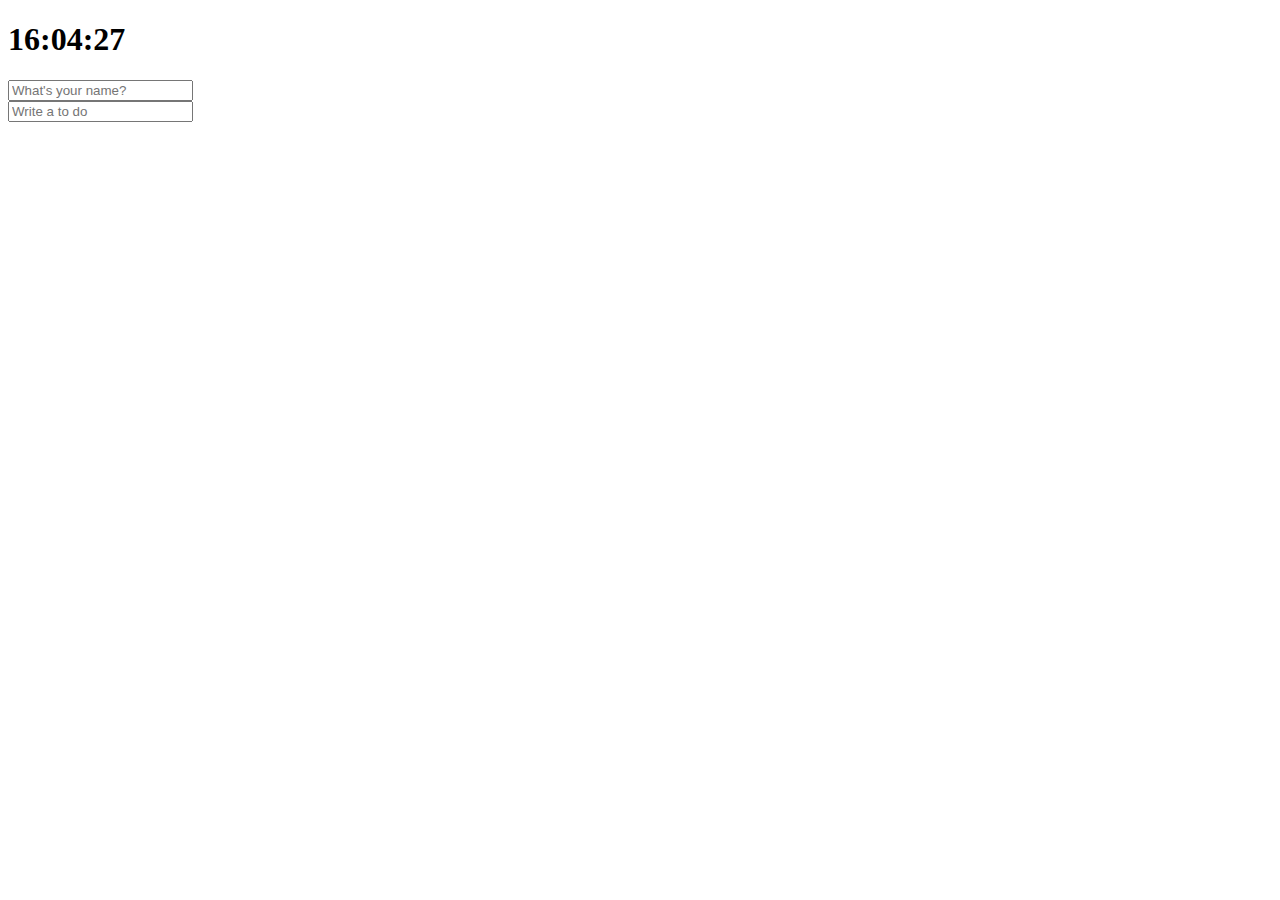
==== index.html @ c6e0eaef "Add todo list" ====
<!DOCTYPE html>
<html>
<head>
    <title>Something</title>
    <link rel='stylesheet'href='index.css'>
</head>
<body>
    <div class="js-clock">        
        <h1>00:00</h1>
    </div>
    <form class="js-form form">
        <input type="text" placeholder="What's your name?"/>
    </form>
    <h4 class="js-greetings greetings">aa</h4>
    <formc class="js-toDoForm">
        <input type="text" placeholder="Write a to do"/>
    </form>
    <ul class="js-toDoList"></ul>
    <script src="clock.js"></script>    
    <script src="greetings.js"></script>    
    <script src="todo.js"></script>    
</body>
</html>
---- index.css ----
.form,
.greetings {
    display: none;
}

.showing {
    display: block;
}
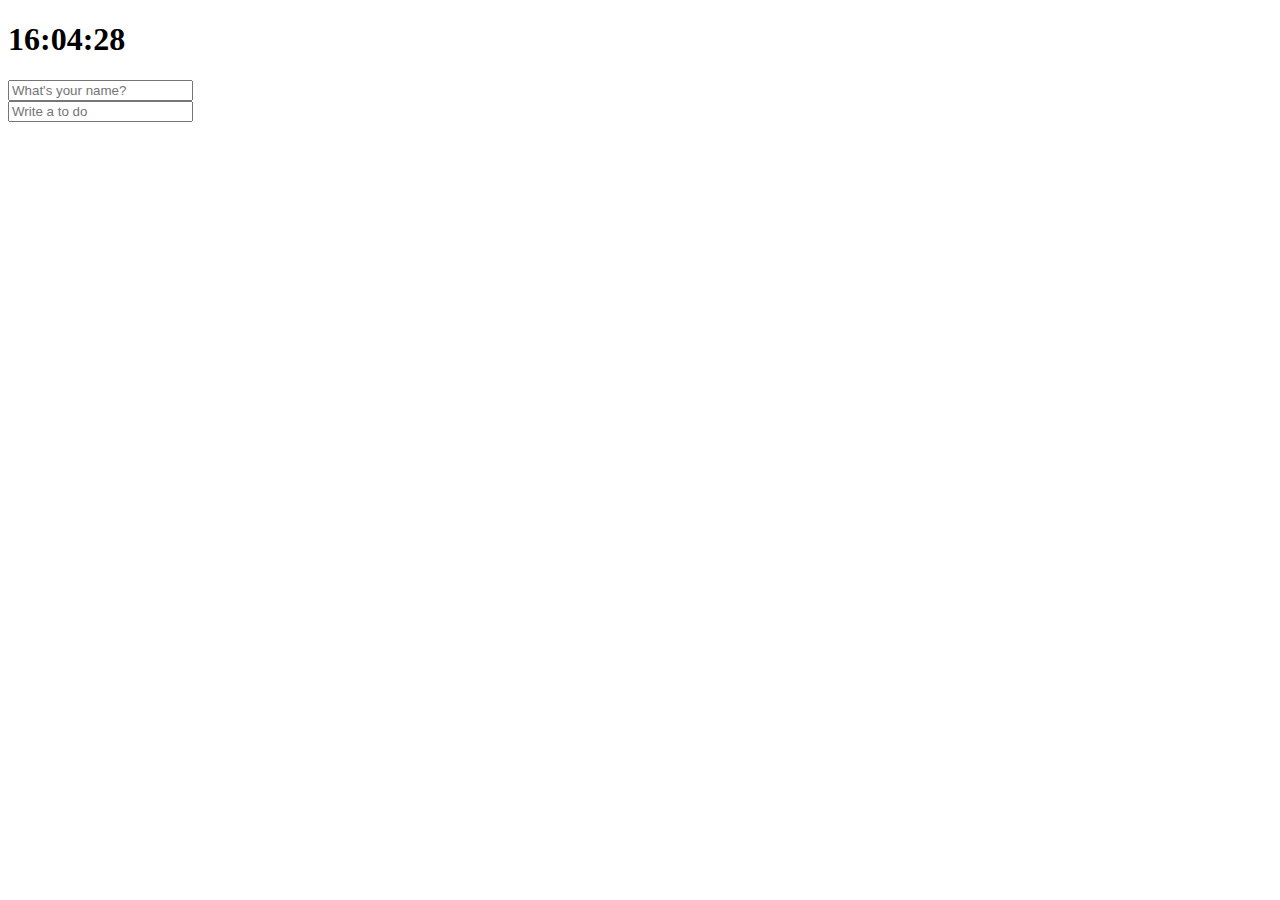
==== commit 0e0514b5: "Add delBtn" ====
--- a/index.html
+++ b/index.html
@@ -2,6 +2,7 @@
 <html>
 <head>
     <title>Something</title>
+    <meta charset="utf-8"/>
     <link rel='stylesheet'href='index.css'>
 </head>
 <body>
@@ -12,8 +13,8 @@
         <input type="text" placeholder="What's your name?"/>
     </form>
     <h4 class="js-greetings greetings">aa</h4>
-    <formc class="js-toDoForm">
-        <input type="text" placeholder="Write a to do"/>
+    <form class="js-toDoForm">
+        <input type="text" placeholder="Write a to do" />
     </form>
     <ul class="js-toDoList"></ul>
     <script src="clock.js"></script>    
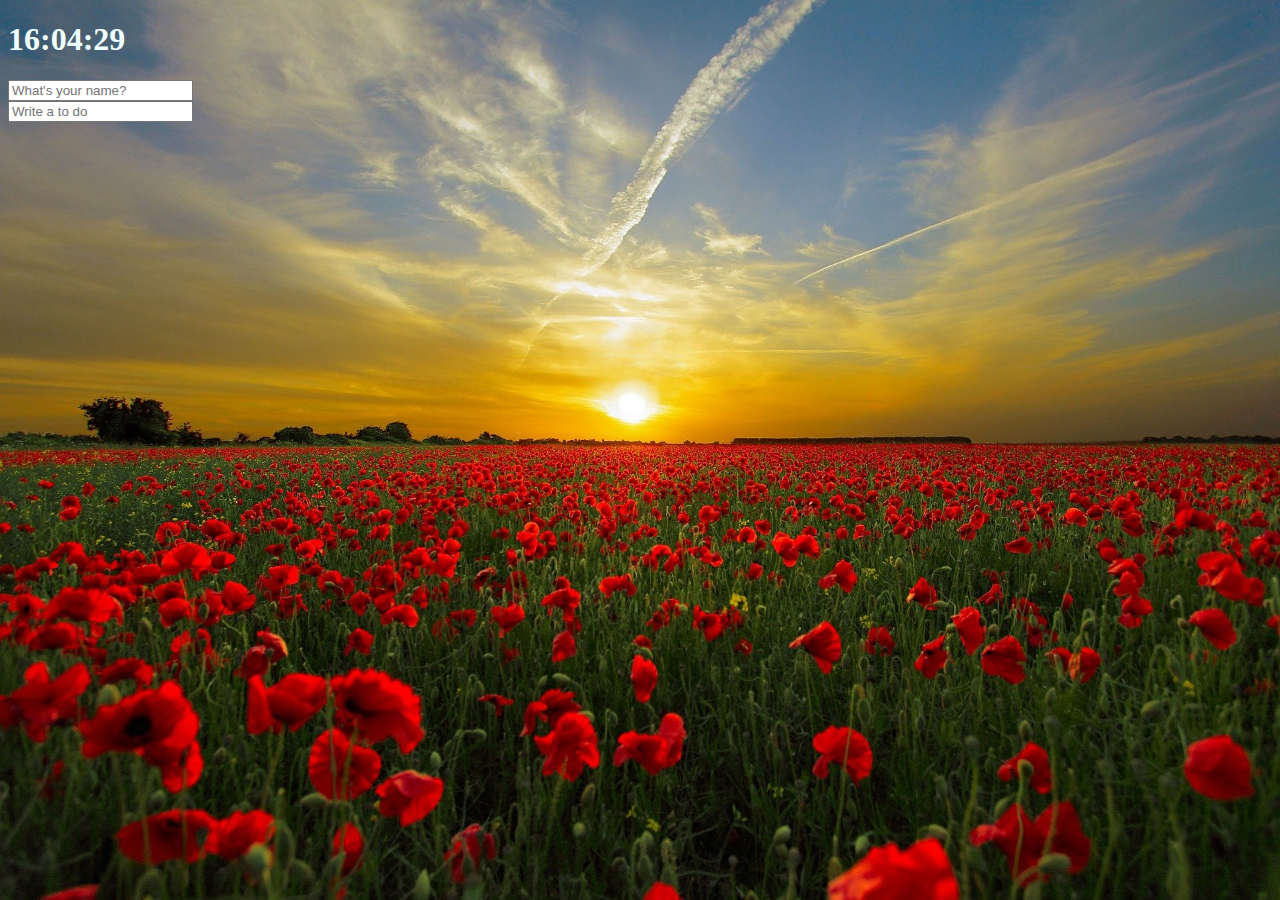
==== commit 6e30ecf2: "Add background image" ====
--- a/index.html
+++ b/index.html
@@ -20,5 +20,6 @@
     <script src="clock.js"></script>    
     <script src="greetings.js"></script>    
     <script src="todo.js"></script>    
+    <script src="bg.js"></script>    
 </body>
 </html>--- a/index.css
+++ b/index.css
@@ -1,8 +1,32 @@
+body {
+    background-color: #2c3e50;
+    color: azure;
+}
+
 .form,
 .greetings {
-    display: none;
+  display: none;
 }
 
 .showing {
-    display: block;
-}+  display: block;
+}
+
+@keyframes fadeIn {
+  from {
+    opacity: 0;
+  }
+  to {
+    opacity: 1;
+  }
+}
+
+.bgImage {
+  position: absolute;
+  top: 0;
+  left: 0;
+  width: 100%;
+  height: 100%;
+  z-index: -1;
+  animation: fadeIn 0.5s linear;
+}
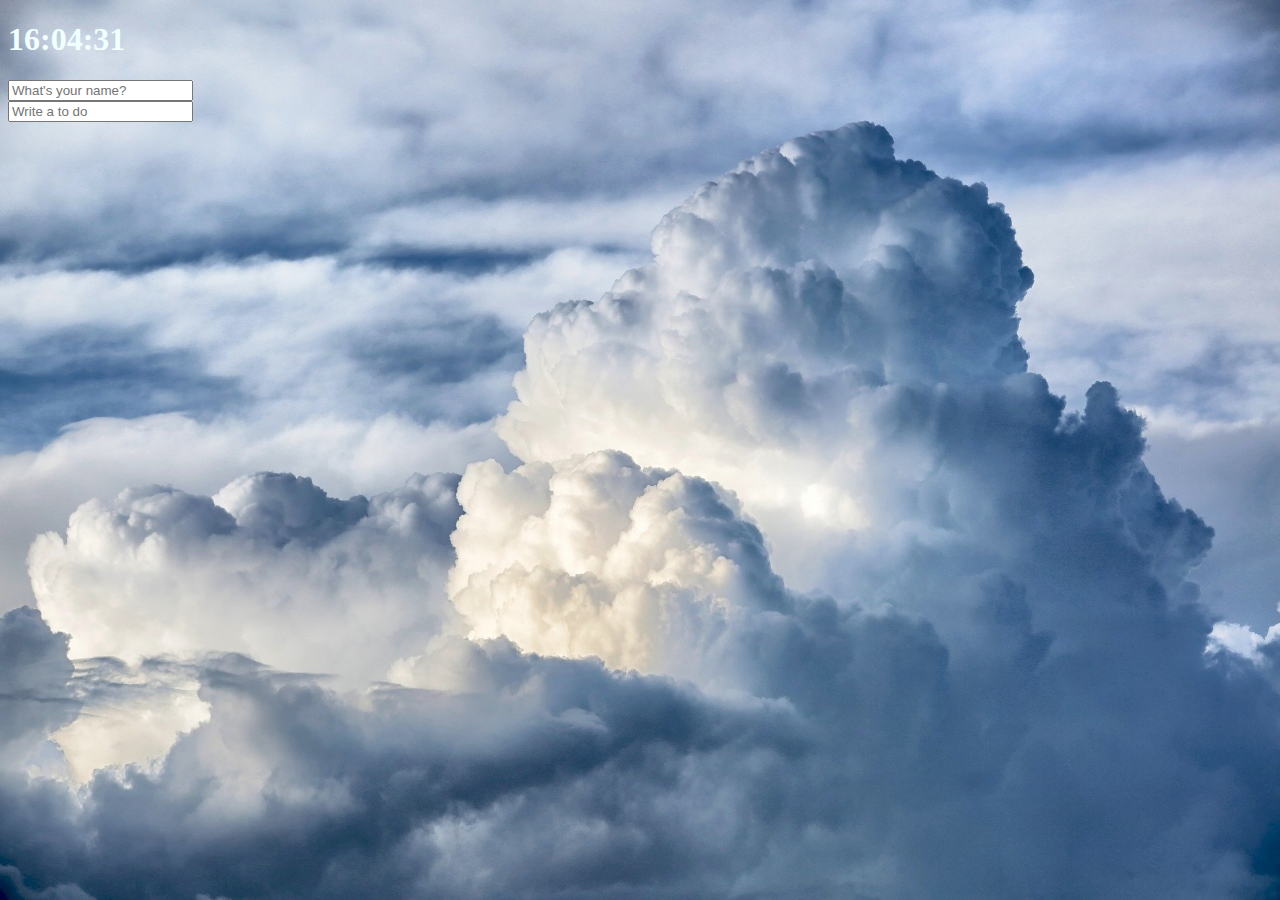
==== commit b9cf35b6: "Add weather info" ====
--- a/index.html
+++ b/index.html
@@ -17,9 +17,12 @@
         <input type="text" placeholder="Write a to do" />
     </form>
     <ul class="js-toDoList"></ul>
+<span class="js-weather"></span>
     <script src="clock.js"></script>    
     <script src="greetings.js"></script>    
     <script src="todo.js"></script>    
     <script src="bg.js"></script>    
+    <script src="weather.js"></script>    
+
 </body>
 </html>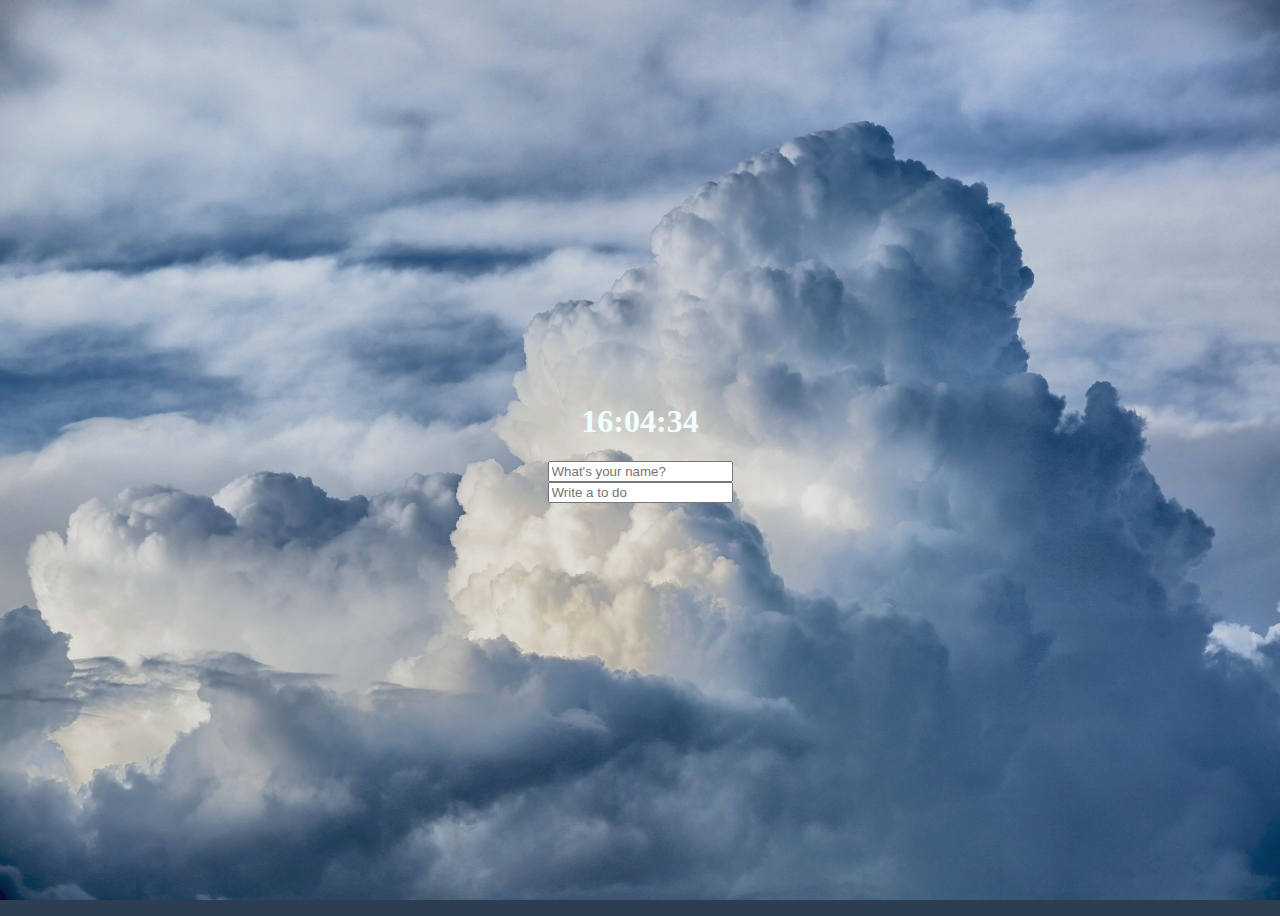
==== commit 1125a312: "Edit main element center sort" ====
--- a/index.html
+++ b/index.html
@@ -6,18 +6,21 @@
     <link rel='stylesheet'href='index.css'>
 </head>
 <body>
-    <div class="js-clock">        
-        <h1>00:00</h1>
+    <div class="main">
+        <div class="js-clock">        
+            <h1>00:00</h1>
+        </div>
+        <form class="js-form form">
+            <input type="text" placeholder="What's your name?"/>
+        </form>
+        <h4 class="js-greetings greetings">aa</h4>
+        <form class="js-toDoForm">
+            <input type="text" placeholder="Write a to do" />
+        </form>
+        <ul class="js-toDoList"></ul>
     </div>
-    <form class="js-form form">
-        <input type="text" placeholder="What's your name?"/>
-    </form>
-    <h4 class="js-greetings greetings">aa</h4>
-    <form class="js-toDoForm">
-        <input type="text" placeholder="Write a to do" />
-    </form>
-    <ul class="js-toDoList"></ul>
-<span class="js-weather"></span>
+   
+    <span class="js-weather"></span>
     <script src="clock.js"></script>    
     <script src="greetings.js"></script>    
     <script src="todo.js"></script>    
--- a/index.css
+++ b/index.css
@@ -17,7 +17,7 @@
     opacity: 0;
   }
   to {
-    opacity: 1;
+    opacity: 0.8;
   }
 }
 
@@ -29,4 +29,20 @@
   height: 100%;
   z-index: -1;
   animation: fadeIn 0.5s linear;
+  opacity: 0.85;
 }
+
+.js-weather {
+  position: absolute;
+  top: 1rem;
+  right: 2rem;
+}
+
+.main {
+  display:flex;
+  /* display: flex; */
+  flex-direction: column;
+  justify-content: center;
+  align-items: center;
+  min-height: 100vh;
+}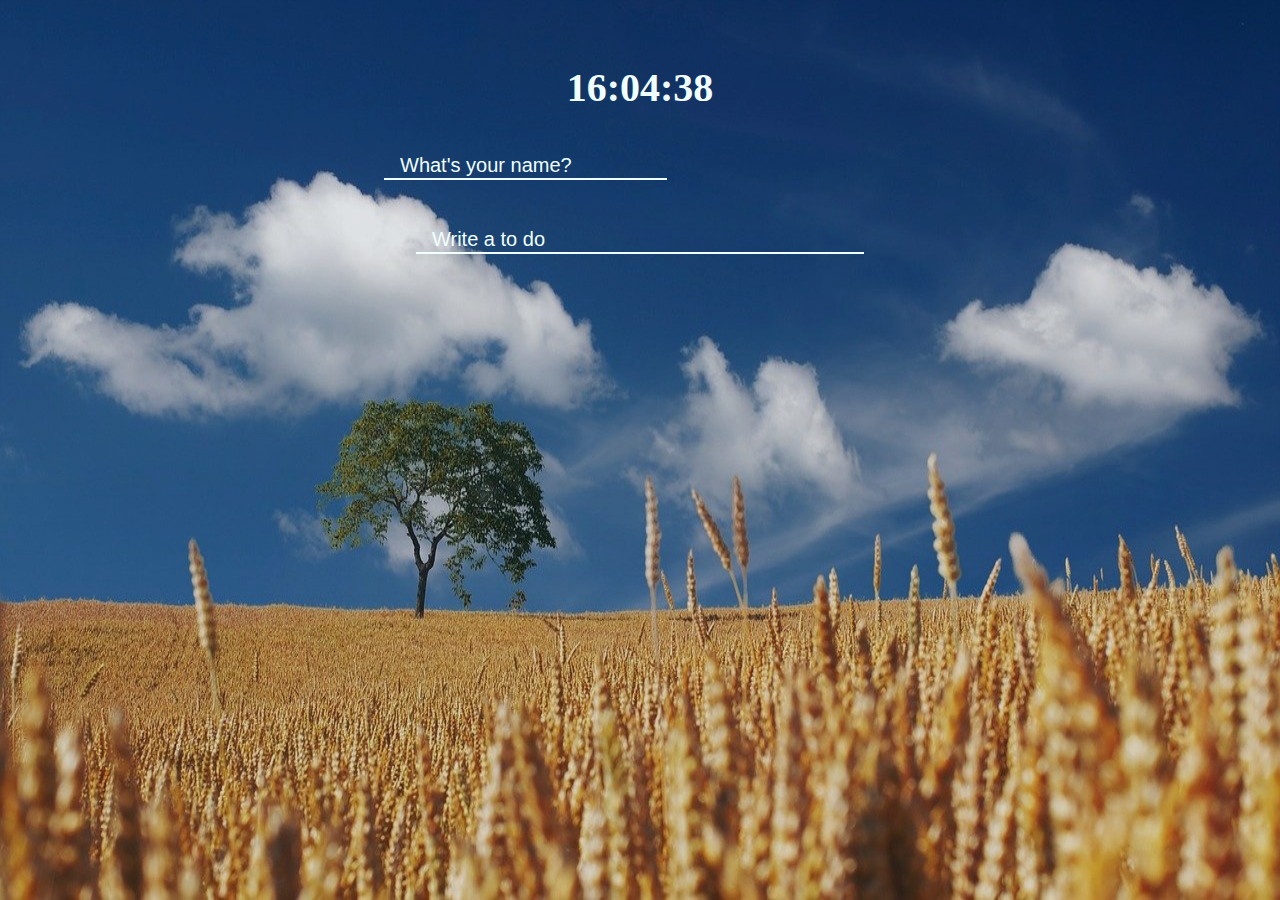
==== commit ff01b788: "Edit size and position" ====
--- a/index.html
+++ b/index.html
@@ -7,13 +7,13 @@
 </head>
 <body>
     <div class="main">
+        <h4 class="js-greetings greetings">aa</h4>
         <div class="js-clock">        
             <h1>00:00</h1>
         </div>
         <form class="js-form form">
             <input type="text" placeholder="What's your name?"/>
         </form>
-        <h4 class="js-greetings greetings">aa</h4>
         <form class="js-toDoForm">
             <input type="text" placeholder="Write a to do" />
         </form>
--- a/index.css
+++ b/index.css
@@ -1,6 +1,6 @@
 body {
-    background-color: #2c3e50;
-    color: azure;
+  background-color: #2c3e50;
+  color: azure;
 }
 
 .form,
@@ -10,6 +10,19 @@
 
 .showing {
   display: block;
+}
+
+.main {
+  /* display: flex;
+  flex-direction: column;
+  justify-content: center;
+  align-items: center;
+  min-height: 100vh; */
+  margin: 0 auto;
+  margin-top: 4rem;
+  width: 512px;
+  /* background: rgb(122, 95, 95); */
+
 }
 
 @keyframes fadeIn {
@@ -32,17 +45,44 @@
   opacity: 0.85;
 }
 
+.js-clock {
+  text-align: center;
+  font-size: 1.25rem;
+}
+
 .js-weather {
   position: absolute;
   top: 1rem;
   right: 2rem;
 }
 
-.main {
-  display:flex;
-  /* display: flex; */
-  flex-direction: column;
-  justify-content: center;
+.js-toDoForm {
+  display: flex;
+  margin: 2rem;
+
+}
+
+input {
+  flex: 1;
+  font-size: 1.25rem;
+  outline: none;
+  border: none;
+  color: azure;
+  background-color: transparent;
+  border-bottom: 2px solid azure;
+  padding-top: 1rem;
+  padding-left: 1rem;
+}
+
+::placeholder {
+  color: azure;
+}
+
+.js-toDoList {
+  margin: 2rem;
+
+  display: display;
+  background-color: black;
   align-items: center;
-  min-height: 100vh;
-}+  user-select: none;
+}
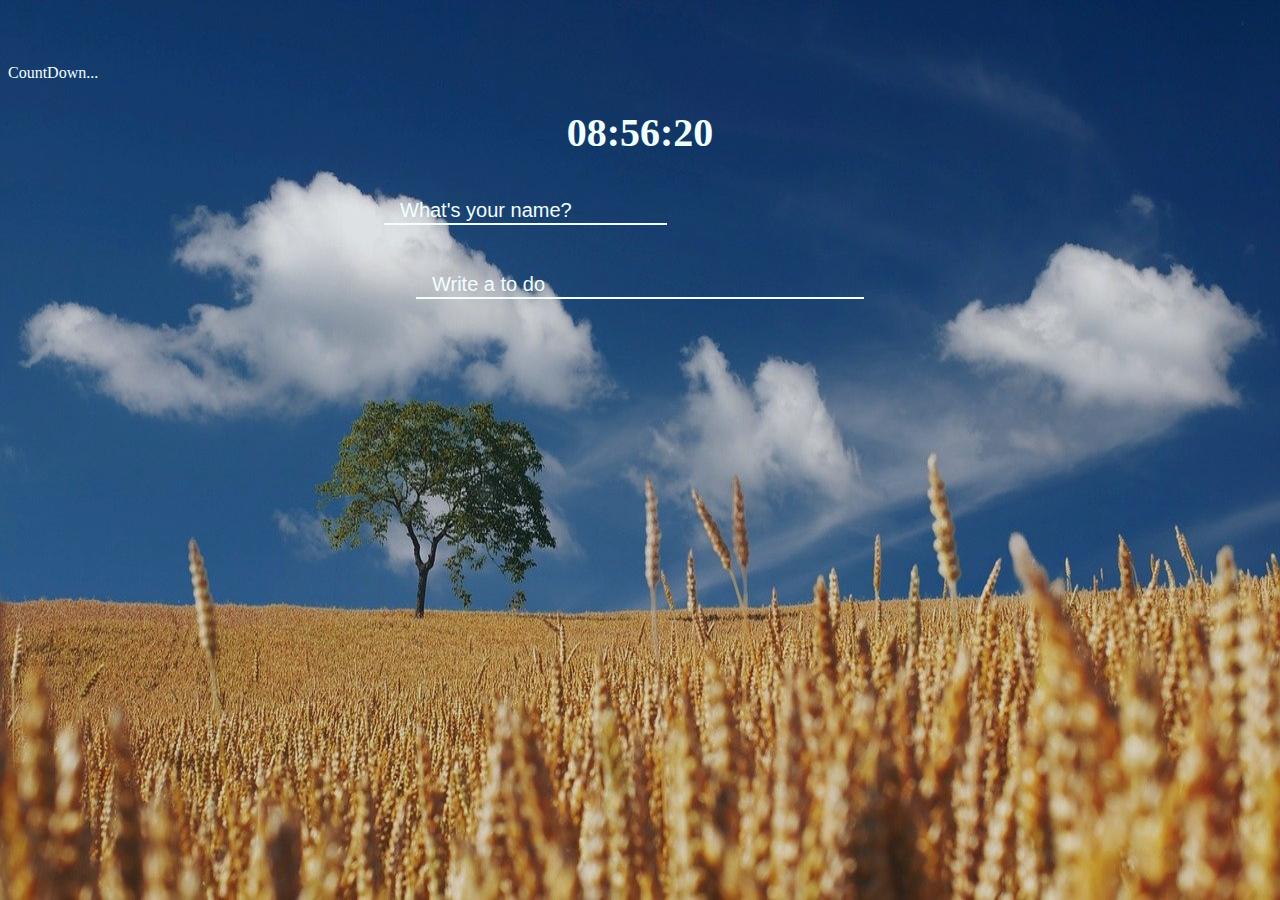
==== commit fe0ced08: "Add countdown" ====
--- a/index.html
+++ b/index.html
@@ -7,17 +7,23 @@
 </head>
 <body>
     <div class="main">
-        <h4 class="js-greetings greetings">aa</h4>
-        <div class="js-clock">        
-            <h1>00:00</h1>
+        <div class="main-text">
+            <h4 class="js-greetings greetings">aa</h4>
+            <span>CountDown...</span>     
+            <div class="js-clock">   
+                <h1>00:00</h1>
+            </div>
         </div>
-        <form class="js-form form">
-            <input type="text" placeholder="What's your name?"/>
-        </form>
-        <form class="js-toDoForm">
-            <input type="text" placeholder="Write a to do" />
-        </form>
-        <ul class="js-toDoList"></ul>
+        <div class="main-list">
+            <form class="js-form form">
+                <input type="text" placeholder="What's your name?"/>
+            </form>
+            <form class="js-toDoForm">
+                <input type="text" placeholder="Write a to do" />
+            </form>
+            <ul class="js-toDoList"></ul>
+        </div>
+        
     </div>
    
     <span class="js-weather"></span>
--- a/index.css
+++ b/index.css
@@ -13,16 +13,12 @@
 }
 
 .main {
-  /* display: flex;
-  flex-direction: column;
-  justify-content: center;
-  align-items: center;
-  min-height: 100vh; */
+  margin-top: 4rem;
+}
+
+.main-list{
+  width: 512px;
   margin: 0 auto;
-  margin-top: 4rem;
-  width: 512px;
-  /* background: rgb(122, 95, 95); */
-
 }
 
 @keyframes fadeIn {
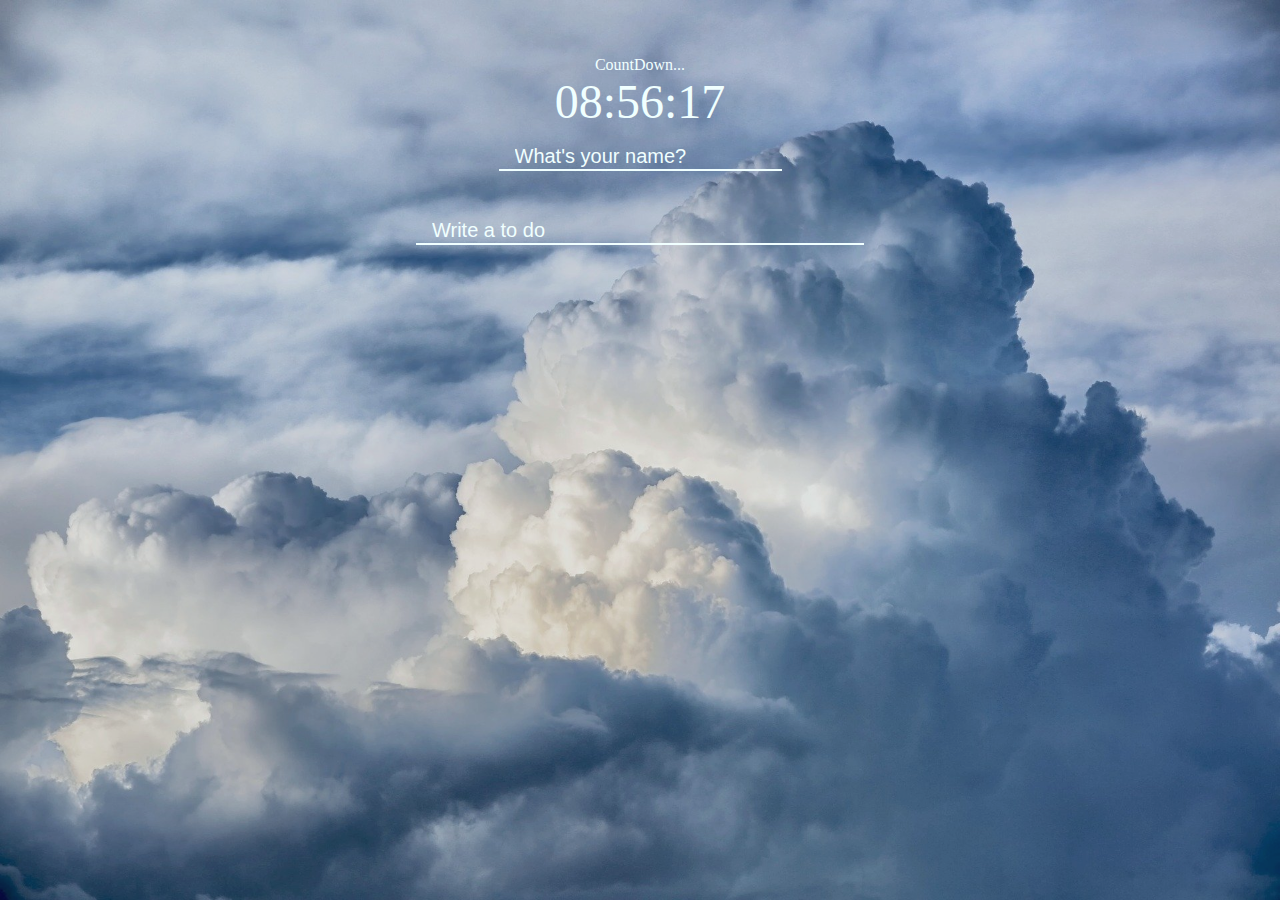
==== commit 5415b6f4: "Add checkmark and edit text design" ====
--- a/index.html
+++ b/index.html
@@ -8,11 +8,11 @@
 <body>
     <div class="main">
         <div class="main-text">
-            <h4 class="js-greetings greetings">aa</h4>
             <span>CountDown...</span>     
             <div class="js-clock">   
-                <h1>00:00</h1>
+                <span>00:00</span>
             </div>
+            <h1 class="js-greetings greetings">aa</h1>
         </div>
         <div class="main-list">
             <form class="js-form form">
--- a/index.css
+++ b/index.css
@@ -12,13 +12,13 @@
   display: block;
 }
 
-.main {
-  margin-top: 4rem;
-}
 
-.main-list{
+.main{
   width: 512px;
   margin: 0 auto;
+  margin-top: 3.5rem;
+  text-align: center;
+
 }
 
 @keyframes fadeIn {
@@ -42,8 +42,7 @@
 }
 
 .js-clock {
-  text-align: center;
-  font-size: 1.25rem;
+  font-size: 3rem;
 }
 
 .js-weather {
@@ -76,9 +75,21 @@
 
 .js-toDoList {
   margin: 2rem;
-
+  text-align: left;
   display: display;
-  background-color: black;
+  /* background-color: black; */
   align-items: center;
   user-select: none;
 }
+
+.check-mark {
+  font-size: 1.5rem;
+  line-height: 1rem;
+  margin-left: 1rem;
+  color: #3bc9db;
+  font-weight: 800;
+}
+
+li {
+  display: flex;
+}